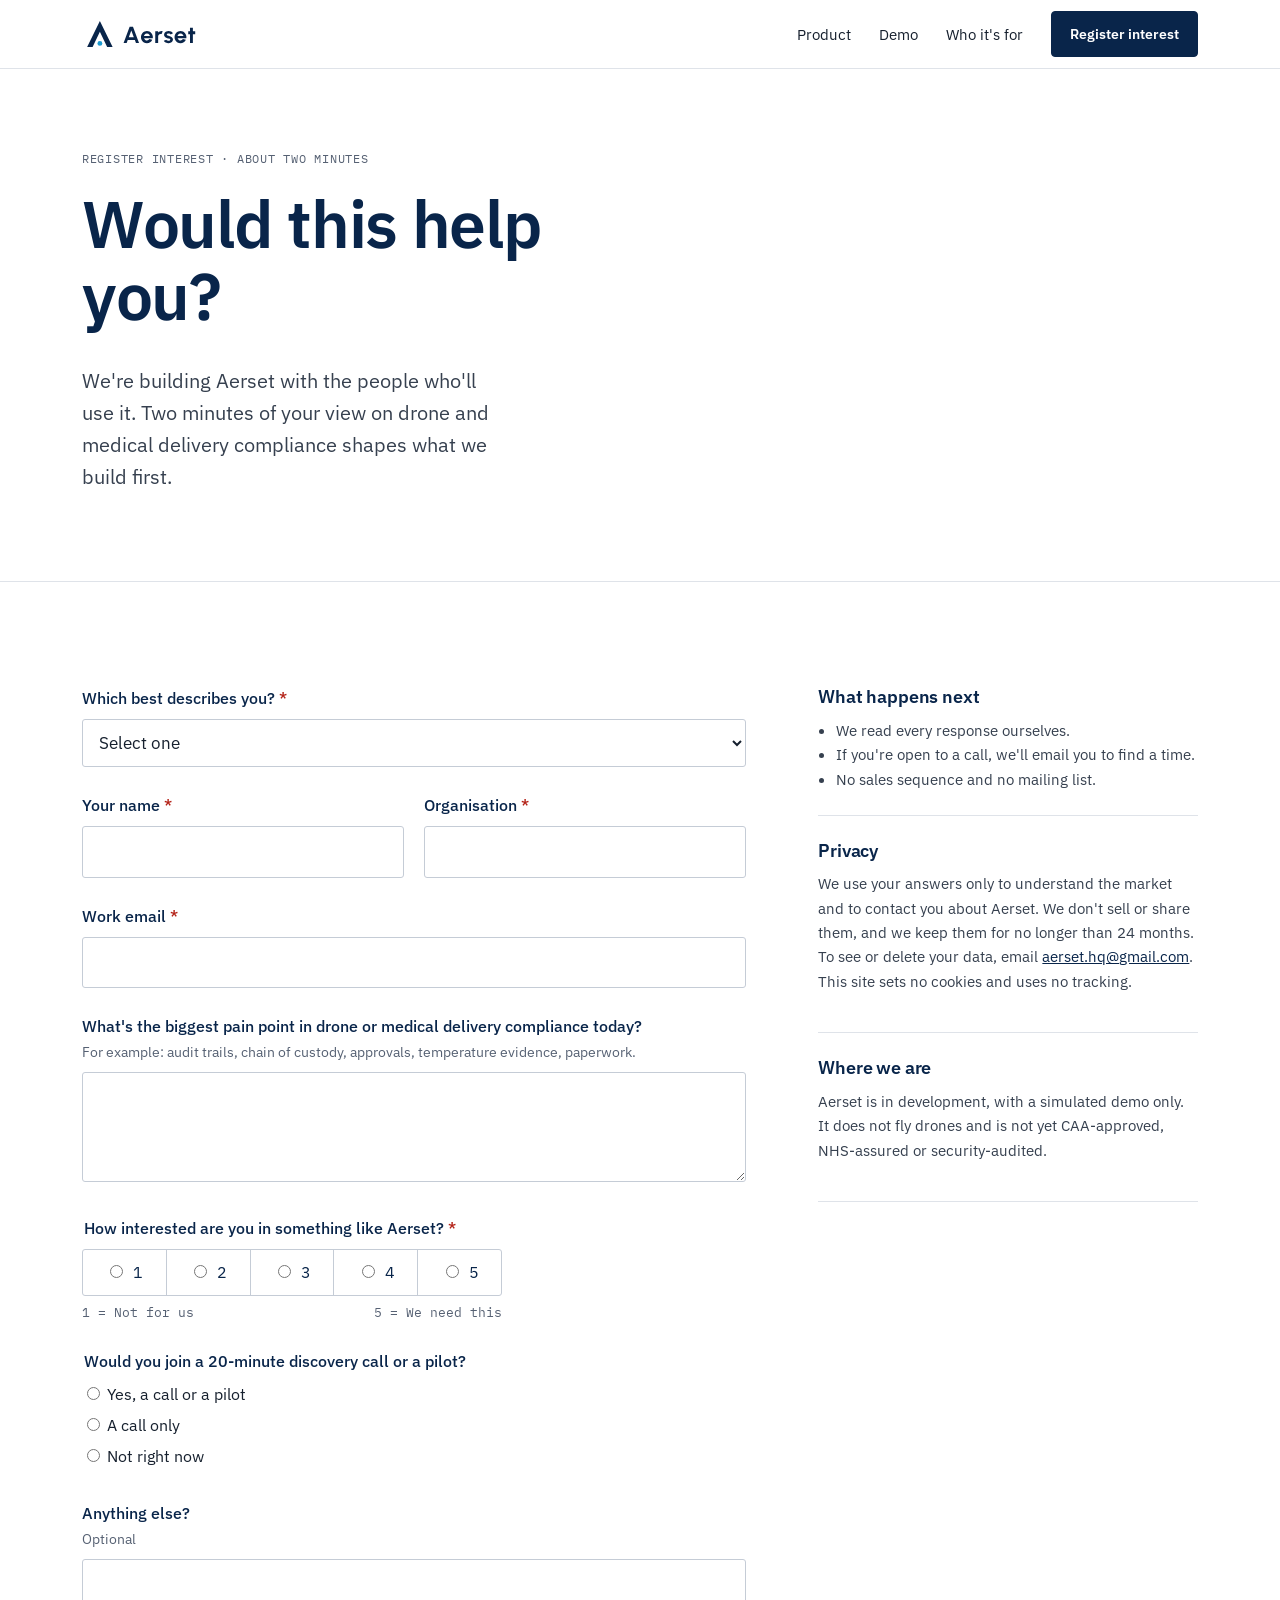
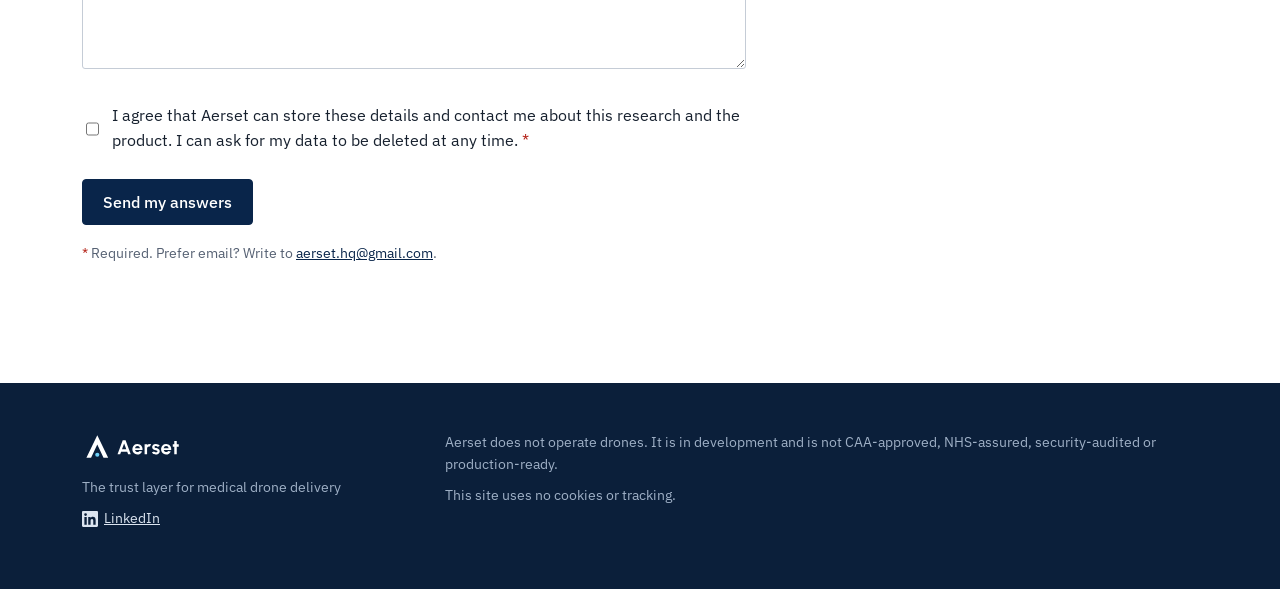
==== interest.html @ 1bdd57e3 "Publish Aerset site" ====
<!doctype html>
<html lang="en-GB">
<head>
<meta charset="utf-8">
<meta name="viewport" content="width=device-width, initial-scale=1">
<title>Register interest | Aerset</title>
<meta name="description" content="Would Aerset help you? Tell us about medical drone delivery compliance in your organisation.">
<meta name="robots" content="noindex">
<meta name="theme-color" content="#09254A">
<link rel="icon" href="img/favicon.svg" type="image/svg+xml">
<link rel="preload" href="fonts/plex-sans.ttf" as="font" type="font/ttf" crossorigin>
<link rel="stylesheet" href="styles.css">
</head>
<body>
<a class="skip" href="#main">Skip to content</a>
<header class="nav">
  <div class="wrap nav-inner">
    <a class="brand" href="index.html" aria-label="Aerset home"><img src="img/logo-full.svg" alt="Aerset" height="28" width="117"></a>
    <nav aria-label="Main">
      <a href="index.html#product">Product</a><a href="index.html#demo">Demo</a><a href="index.html#who">Who it's for</a><a class="btn btn-sm" href="interest.html" aria-current="page">Register interest</a>
    </nav>
  </div>
</header>

<main id="main">
<section class="page-hero">
  <div class="wrap">
    <span class="label">Register interest · about two minutes</span>
    <h1>Would this help you?</h1>
    <p class="lead">We're building Aerset with the people who'll use it. Two minutes of your view on drone and medical delivery compliance shapes what we build first.</p>
  </div>
</section>

<section class="section">
  <div class="wrap form-wrap">
    <!-- Replace https://formspree.io/f/myekvlqy with a Formspree (https://formspree.io/f/xxxx), Tally or Google Forms endpoint.
         Until then, submitting opens a pre-filled email to aerset.hq@gmail.com. -->
    <form class="form" id="interest-form" action="https://formspree.io/f/myekvlqy" method="POST" data-mailto="aerset.hq@gmail.com" novalidate>
      <input type="hidden" name="_subject" value="Aerset interest form">
      <div class="hp" aria-hidden="true"><label for="website">Leave this empty</label><input type="text" id="website" name="_gotcha" tabindex="-1" autocomplete="off"></div>

      <div class="field">
        <label for="role">Which best describes you? <span class="req" aria-hidden="true">*</span></label>
        <select id="role" name="role" required>
          <option value="">Select one</option>
          <option>Hospital / NHS trust</option>
          <option>Pathology lab</option>
          <option>Drone operator</option>
          <option>Retail / delivery</option>
          <option>Other</option>
        </select>
      </div>

      <div class="row2">
        <div class="field">
          <label for="name">Your name <span class="req" aria-hidden="true">*</span></label>
          <input type="text" id="name" name="name" autocomplete="name" required>
        </div>
        <div class="field">
          <label for="organisation">Organisation <span class="req" aria-hidden="true">*</span></label>
          <input type="text" id="organisation" name="organisation" autocomplete="organization" required>
        </div>
      </div>

      <div class="field">
        <label for="email">Work email <span class="req" aria-hidden="true">*</span></label>
        <input type="email" id="email" name="email" autocomplete="email" required>
      </div>

      <div class="field">
        <label for="pain">What's the biggest pain point in drone or medical delivery compliance today?
          <span class="hint">For example: audit trails, chain of custody, approvals, temperature evidence, paperwork.</span></label>
        <textarea id="pain" name="pain_point"></textarea>
      </div>

      <fieldset class="field">
        <legend>How interested are you in something like Aerset? <span class="req" aria-hidden="true">*</span></legend>
        <div class="scale">
          <label><input type="radio" name="interest" value="1" required> 1</label>
          <label><input type="radio" name="interest" value="2"> 2</label>
          <label><input type="radio" name="interest" value="3"> 3</label>
          <label><input type="radio" name="interest" value="4"> 4</label>
          <label><input type="radio" name="interest" value="5"> 5</label>
        </div>
        <div class="scale-ends" aria-hidden="true"><span>1 = Not for us</span><span>5 = We need this</span></div>
      </fieldset>

      <fieldset class="field">
        <legend>Would you join a 20-minute discovery call or a pilot?</legend>
        <div class="choices">
          <label><input type="radio" name="discovery_call" value="Yes, a call or a pilot"> Yes, a call or a pilot</label>
          <label><input type="radio" name="discovery_call" value="A call only"> A call only</label>
          <label><input type="radio" name="discovery_call" value="Not right now"> Not right now</label>
        </div>
      </fieldset>

      <div class="field">
        <label for="notes">Anything else? <span class="hint">Optional</span></label>
        <textarea id="notes" name="notes"></textarea>
      </div>

      <div class="field">
        <label class="consent"><input type="checkbox" name="consent" value="yes" required>
          <span>I agree that Aerset can store these details and contact me about this research and the product. I can ask for my data to be deleted at any time. <span class="req" aria-hidden="true">*</span></span></label>
      </div>

      <button class="btn" type="submit">Send my answers</button>
      <p class="form-status" id="form-status" role="status" aria-live="polite"></p>
      <p class="privacy"><span class="req">*</span> Required. Prefer email? Write to <a href="mailto:aerset.hq@gmail.com?subject=Aerset%20interest">aerset.hq@gmail.com</a>.</p>
    </form>

    <aside class="aside">
      <section>
        <h3>What happens next</h3>
        <ul>
          <li>We read every response ourselves.</li>
          <li>If you're open to a call, we'll email you to find a time.</li>
          <li>No sales sequence and no mailing list.</li>
        </ul>
      </section>
      <section id="privacy">
        <h3>Privacy</h3>
        <p>We use your answers only to understand the market and to contact you about Aerset. We don't sell or share them, and we keep them for no longer than 24 months. To see or delete your data, email <a href="mailto:aerset.hq@gmail.com">aerset.hq@gmail.com</a>. This site sets no cookies and uses no tracking.</p>
      </section>
      <section>
        <h3>Where we are</h3>
        <p>Aerset is in development, with a simulated demo only. It does not fly drones and is not yet CAA-approved, NHS-assured or security-audited.</p>
      </section>
    </aside>
  </div>
</section>
</main>

<footer class="foot">
  <div class="wrap foot-grid">
    <div><img src="img/logo-full-white.svg" alt="Aerset" height="24" width="100" style="margin-bottom:14px"><p>The trust layer for medical drone delivery</p><p><a class="li-link" href="https://www.linkedin.com/company/aerset/" rel="noopener"><svg class="li" viewBox="0 0 24 24" width="16" height="16" aria-hidden="true"><path fill="currentColor" d="M20.45 20.45h-3.56v-5.57c0-1.33-.02-3.04-1.85-3.04-1.85 0-2.14 1.45-2.14 2.94v5.67H9.35V9h3.41v1.56h.05c.48-.9 1.64-1.85 3.37-1.85 3.6 0 4.27 2.37 4.27 5.46v6.28zM5.34 7.43a2.06 2.06 0 1 1 0-4.13 2.06 2.06 0 0 1 0 4.13zM7.12 20.45H3.56V9h3.56v11.45zM22.22 0H1.77C.79 0 0 .77 0 1.73v20.54C0 23.23.79 24 1.77 24h20.45c.98 0 1.78-.77 1.78-1.73V1.73C24 .77 23.2 0 22.22 0z"/></svg> LinkedIn</a></p></div>
    <div><p>Aerset does not operate drones. It is in development and is not CAA-approved, NHS-assured, security-audited or production-ready.</p><p>This site uses no cookies or tracking.</p></div>
  </div>
</footer>

<script>
(function(){
  var f=document.getElementById('interest-form'),st=document.getElementById('form-status');
  f.addEventListener('submit',function(e){
    e.preventDefault();
    if(!f.checkValidity()){st.textContent='Please complete the required fields and the consent box.';f.reportValidity();return;}
    var d=new FormData(f);
    if(d.get('_gotcha'))return;
    var ep=f.getAttribute('action'),configured=ep&&ep.indexOf('{{')===-1;
    function mailto(){
      var lines=[];d.forEach(function(v,k){if(k.charAt(0)!=='_')lines.push(k+': '+v);});
      location.href='mailto:'+f.dataset.mailto+'?subject='+encodeURIComponent('Aerset interest form')+'&body='+encodeURIComponent(lines.join('\n'));
      st.textContent='Your email app should open with your answers filled in. Just press send.';
    }
    if(!configured){mailto();return;}
    st.textContent='Sending…';
    fetch(ep,{method:'POST',body:d,headers:{'Accept':'application/json'}}).then(function(r){
      if(!r.ok)throw 0;f.reset();st.textContent='Thank you. We\'ve got your answers and will be in touch if you asked for a call.';
    }).catch(mailto);
  });
})();
</script>
</body>
</html>
---- styles.css ----
@font-face{font-family:"Plex Sans";src:url(fonts/plex-sans.ttf) format("truetype");font-weight:100 700;font-display:swap}
@font-face{font-family:"Plex Mono";src:url(fonts/plex-mono.ttf) format("truetype");font-weight:400;font-display:swap}
:root{--navy:#09254A;--navy-ink:#0b1f3a;--cyan:#6DCFF6;--ink:#16202e;--muted:#566173;--line:#dfe3e9;--paper:#f6f5f1;--mono:"Plex Mono",ui-monospace,Menlo,monospace}
*{box-sizing:border-box}
html{scroll-behavior:smooth}
body{margin:0;font-family:"Plex Sans",system-ui,-apple-system,"Segoe UI",Arial,sans-serif;color:var(--ink);font-size:17px;line-height:1.6;-webkit-font-smoothing:antialiased;background:#fff}
img,video{max-width:100%;display:block}
a{color:var(--navy)}
.wrap{max-width:1180px;margin:0 auto;padding:0 32px}
.skip{position:absolute;left:-999px}.skip:focus{left:16px;top:16px;background:#fff;padding:8px 12px;z-index:10}
h1,h2,h3{color:var(--navy);margin:0 0 .5em;font-weight:600;letter-spacing:-.02em;line-height:1.1}
h1{font-size:clamp(2.4rem,5.2vw,4.1rem);font-weight:600;max-width:15ch}
h2{font-size:clamp(1.7rem,3vw,2.5rem);max-width:22ch}
h3{font-size:1.1rem;letter-spacing:-.01em;line-height:1.3}
p{margin:0 0 1em}
.label{font-family:var(--mono);font-size:.78rem;letter-spacing:.06em;text-transform:uppercase;color:var(--muted);margin-bottom:1.2rem;display:block}
.label b{color:var(--navy);font-weight:400}
/* nav */
.nav{border-bottom:1px solid var(--line);background:#fff;position:sticky;top:0;z-index:5}
.nav-inner{display:flex;align-items:center;justify-content:space-between;height:68px;gap:24px}
.nav nav{display:flex;align-items:center;gap:28px;font-size:.95rem}
.nav nav a{text-decoration:none;color:var(--ink)}
.nav nav a:hover{color:var(--navy);text-decoration:underline;text-underline-offset:4px}
.btn{display:inline-block;background:var(--navy);color:#fff!important;text-decoration:none!important;padding:12px 20px;border-radius:4px;font-weight:500;font-size:.98rem;border:1px solid var(--navy);cursor:pointer;font-family:inherit}
.btn:hover{background:#0e3468}
.btn-sm{padding:8px 14px;font-size:.9rem}
.link-arrow{font-weight:500;text-decoration:none;border-bottom:1px solid currentColor;padding-bottom:2px}
/* hero */
.hero{padding:88px 0 0}
.hero-grid{display:grid;grid-template-columns:7fr 5fr;gap:56px;align-items:end}
.lead{font-size:1.25rem;color:#36404f;max-width:34ch;margin:0 0 1.6em}
.cta-row{display:flex;gap:28px;align-items:center;flex-wrap:wrap}
.hero-facts{border-left:2px solid var(--navy);padding-left:24px;font-size:.95rem;color:var(--muted)}
.hero-facts dt{font-family:var(--mono);font-size:.75rem;text-transform:uppercase;letter-spacing:.06em;color:var(--navy);margin-top:14px}
.hero-facts dt:first-child{margin-top:0}
.hero-facts dd{margin:2px 0 0}
.hero-shot{margin:64px 0 0;border:1px solid var(--line);border-bottom:0;box-shadow:0 1px 0 var(--line),0 24px 48px -32px rgba(9,37,74,.35)}
.caption{font-family:var(--mono);font-size:.78rem;color:var(--muted);padding:12px 0 0;line-height:1.5}
/* sections */
.section{padding:104px 0;border-top:1px solid var(--line)}
.paper{background:var(--paper)}
.intro{display:grid;grid-template-columns:5fr 7fr;gap:56px}
.intro p{font-size:1.12rem;color:#36404f}
.intro .big{font-size:1.4rem;line-height:1.45;color:var(--navy);font-weight:500}
/* feature rows */
.row{display:grid;grid-template-columns:5fr 7fr;gap:64px;align-items:start;padding:72px 0;border-top:1px solid var(--line)}
.row:first-of-type{border-top:0;padding-top:24px}
.row.flip{grid-template-columns:7fr 5fr}
.row.flip .row-text{order:2}
.row-text p{color:#36404f}
.row ul{padding:0;margin:1.2em 0 0;list-style:none;font-size:.96rem}
.row li{padding:10px 0;border-top:1px solid var(--line)}
.row li:last-child{border-bottom:1px solid var(--line)}
.row li code,.mono{font-family:var(--mono);font-size:.85em;color:var(--navy)}
.frame{border:1px solid var(--line);background:#fff}
.num{font-family:var(--mono);color:var(--muted);font-size:.85rem;display:block;margin-bottom:12px}
/* steps table */
.flow{display:grid;grid-template-columns:repeat(5,1fr);border-top:2px solid var(--navy);margin-top:48px}
.flow div{padding:20px 20px 0 0;font-size:.95rem;color:#36404f}
.flow strong{display:block;color:var(--navy);font-weight:600;margin-bottom:4px}
/* video */
.video-wrap{margin-top:40px;background:var(--navy-ink);padding:0}
.video-wrap video{width:100%;height:auto}
/* who */
.who{display:grid;grid-template-columns:repeat(3,1fr);gap:0;margin-top:48px;border-top:1px solid var(--line)}
.who article{padding:28px 32px 8px 0}
.who article+article{padding-left:32px;border-left:1px solid var(--line)}
.who p{color:#36404f;font-size:.98rem}
.later{font-family:var(--mono);font-size:.72rem;color:var(--muted);font-weight:400;margin-left:6px;text-transform:uppercase;letter-spacing:.05em}
/* status */
.status-box{display:grid;grid-template-columns:4fr 8fr;gap:56px}
.notlist{list-style:none;padding:0;margin:0;columns:2;column-gap:40px}
.notlist li{padding:10px 0;border-bottom:1px solid #d6d4cc;break-inside:avoid}
.notlist li span{font-family:var(--mono);font-size:.8rem;color:var(--muted);display:block}
/* contact */
.contact{background:var(--navy);color:#dbe4f0;border-top:0}
.contact h2{color:#fff}
.contact-grid{display:grid;grid-template-columns:7fr 5fr;gap:56px;align-items:end}
.contact .btn{background:#fff;color:var(--navy)!important;border-color:#fff}
.contact a{color:#fff}
.contact .accent{color:var(--cyan)}
/* footer */
.foot{background:var(--navy-ink);color:#9fb0c6;padding:48px 0;font-size:.88rem}
.foot-grid{display:grid;grid-template-columns:3fr 7fr;gap:40px}
.foot a{color:#dbe4f0}
.foot p{margin:0 0 .6em}
/* interest page */
.page-hero{padding:80px 0 56px}
.form-wrap{display:grid;grid-template-columns:7fr 4fr;gap:72px;align-items:start}
.form .field{margin:0 0 26px;border:0;padding:0}
.form label,.form legend{display:block;font-weight:500;color:var(--navy);margin-bottom:8px;font-size:.98rem}
.hint{display:block;font-weight:400;color:var(--muted);font-size:.88rem;margin-top:2px}
.form input[type=text],.form input[type=email],.form select,.form textarea{width:100%;font:inherit;padding:11px 12px;border:1px solid #c5ccd6;border-radius:3px;background:#fff;color:var(--ink)}
.form textarea{min-height:110px;resize:vertical}
.form :focus-visible{outline:2px solid var(--navy);outline-offset:2px}
.row2{display:grid;grid-template-columns:1fr 1fr;gap:20px}
.scale{display:flex;border:1px solid #c5ccd6;border-radius:3px;max-width:420px}
.scale label{flex:1;margin:0;text-align:center;padding:10px 0;border-left:1px solid #c5ccd6;font-weight:400;cursor:pointer}
.scale label:first-child{border-left:0}
.scale input{margin-right:6px}
.scale-ends{display:flex;justify-content:space-between;max-width:420px;font-size:.82rem;color:var(--muted);margin-top:6px;font-family:var(--mono)}
.choices label{font-weight:400;color:var(--ink);margin:0 0 6px}
.consent{display:flex!important;gap:10px;font-weight:400!important;color:var(--ink)!important;font-size:.93rem}
.consent input{margin-top:5px}
.req{color:#b42318}
.hp{position:absolute;left:-9999px}
.form-status{margin-top:14px;font-weight:500;color:var(--navy)}
.privacy{font-size:.88rem;color:var(--muted)}
.aside section{padding:0 0 24px;margin-bottom:24px;border-bottom:1px solid var(--line);font-size:.95rem;color:#36404f}
.aside ul{padding-left:18px;margin:0}
/* responsive */
@media (max-width:900px){
 .wrap{padding:0 22px}
 .nav nav a:not(.btn){display:none}
 .hero{padding-top:56px}
 .hero-grid,.intro,.row,.row.flip,.status-box,.contact-grid,.foot-grid,.form-wrap{grid-template-columns:1fr;gap:32px}
 .row.flip .row-text{order:0}
 .row{padding:56px 0}
 .section{padding:72px 0}
 .flow{grid-template-columns:1fr 1fr}
 .who{grid-template-columns:1fr}
 .who article,.who article+article{padding:24px 0 4px;border-left:0;border-bottom:1px solid var(--line)}
 .notlist{columns:1}
 .row2{grid-template-columns:1fr}
 .hero-shot{margin-top:40px}
}
/* iteration 2 */
img{height:auto}
.row h3{font-size:1.55rem;letter-spacing:-.02em;margin-bottom:.6em}
.frame.narrow{max-width:400px;justify-self:center;width:100%}
.row figure{margin:0}
.hero-shot img{width:100%}
.btn-lg{padding:15px 26px;font-size:1.05rem;font-weight:600}
.nav .btn-sm{padding:10px 18px;font-weight:600}
.li-link{display:inline-flex;align-items:center;gap:6px}
.li{flex:none}
.mission{border-top:0;padding-top:24px}
.mission .big{color:var(--navy)}
.clip2{display:grid;grid-template-columns:4fr 8fr;gap:48px;margin-top:64px;align-items:start}
.clip2[hidden]{display:none}
.clip2 .video-wrap{margin:0}
@media (max-width:900px){.clip2{grid-template-columns:1fr;gap:20px}}
.video-wrap.phone{max-width:340px;background:none}
.app-clip{grid-template-columns:8fr 4fr}
@media (max-width:900px){.app-clip{grid-template-columns:1fr}.video-wrap.phone{max-width:300px}}
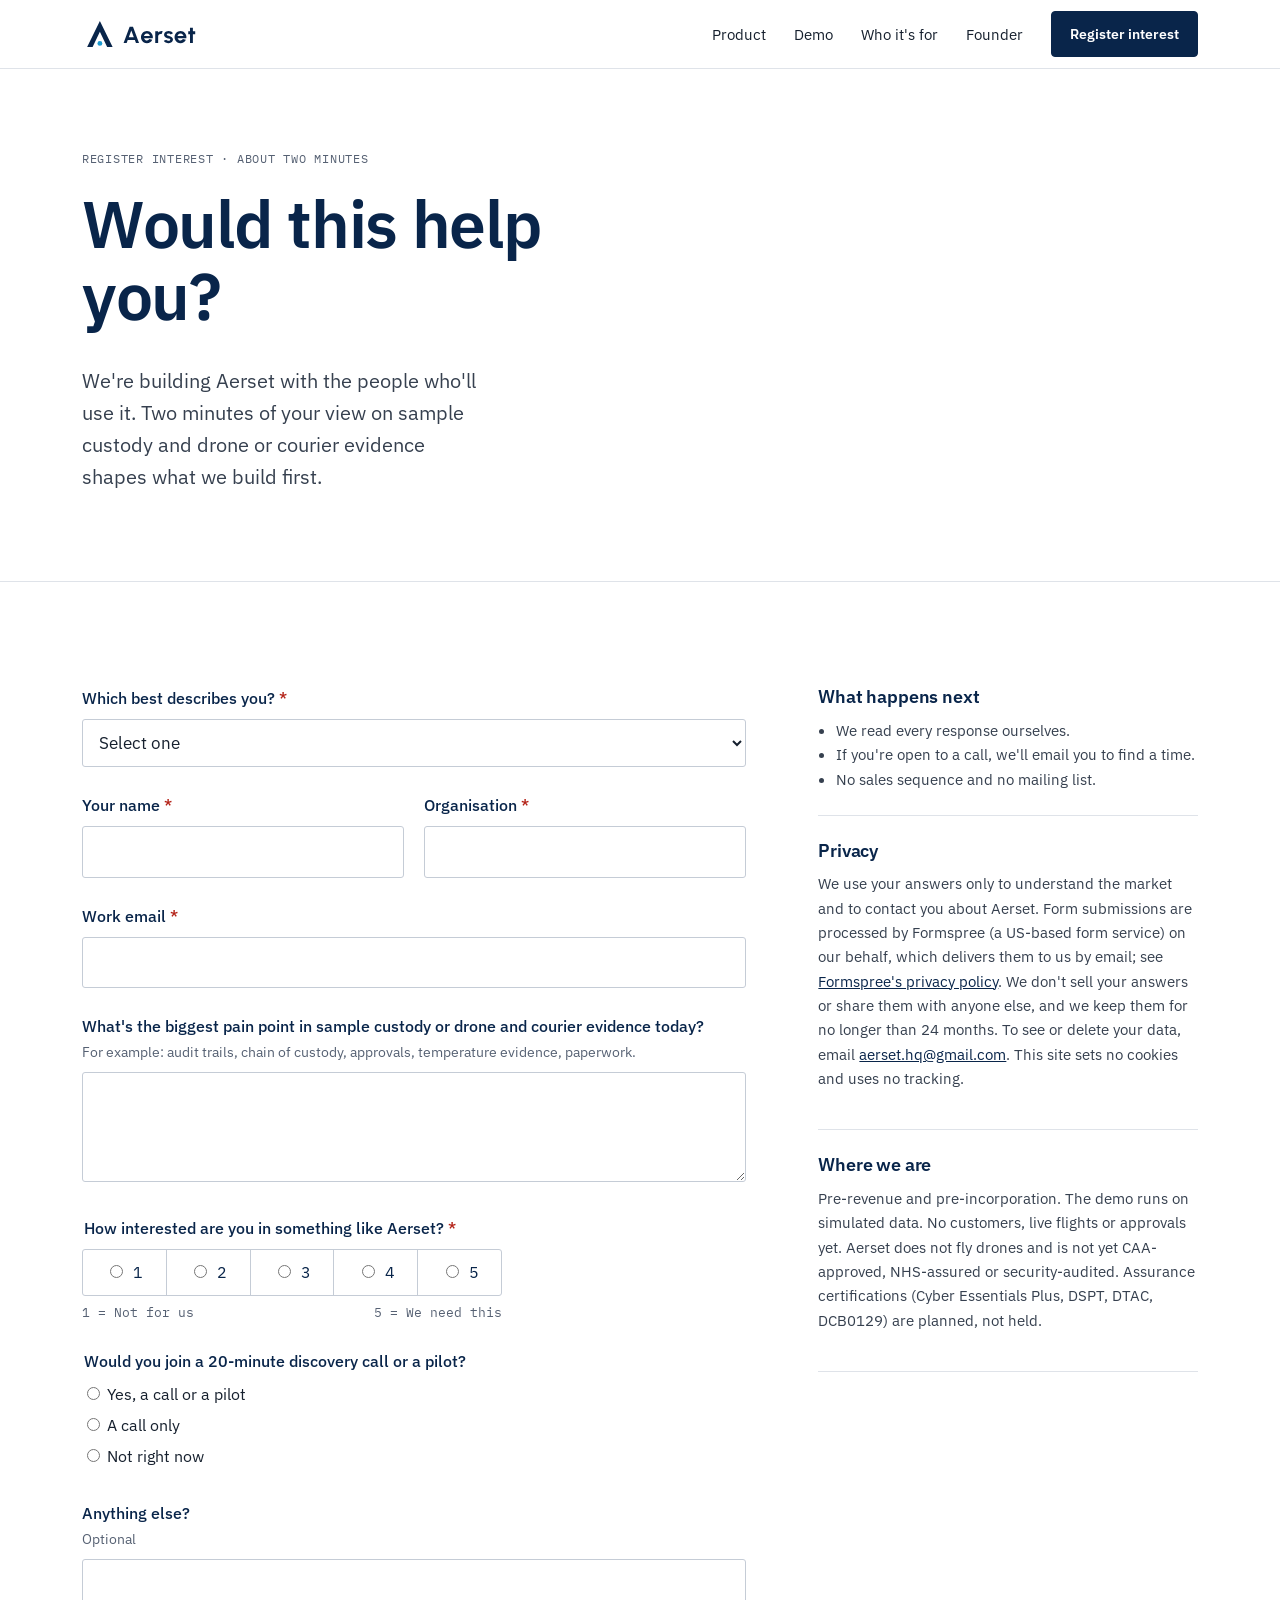
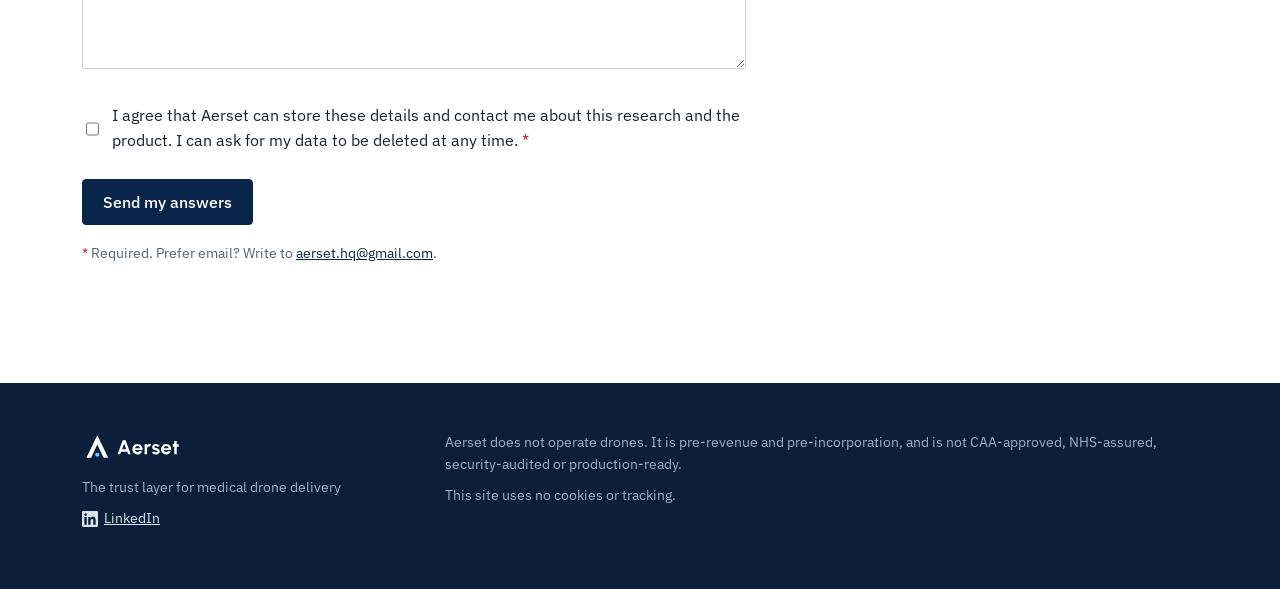
==== commit 1626e36c: "Update site: Founder section; remove unlinked app demo video" ====
--- a/interest.html
+++ b/interest.html
@@ -4,7 +4,7 @@
 <meta charset="utf-8">
 <meta name="viewport" content="width=device-width, initial-scale=1">
 <title>Register interest | Aerset</title>
-<meta name="description" content="Would Aerset help you? Tell us about medical drone delivery compliance in your organisation.">
+<meta name="description" content="Would Aerset help you? Tell us how your organisation evidences sample custody across courier and drone journeys.">
 <meta name="robots" content="noindex">
 <meta name="theme-color" content="#09254A">
 <link rel="icon" href="img/favicon.svg" type="image/svg+xml">
@@ -17,7 +17,7 @@
   <div class="wrap nav-inner">
     <a class="brand" href="index.html" aria-label="Aerset home"><img src="img/logo-full.svg" alt="Aerset" height="28" width="117"></a>
     <nav aria-label="Main">
-      <a href="index.html#product">Product</a><a href="index.html#demo">Demo</a><a href="index.html#who">Who it's for</a><a class="btn btn-sm" href="interest.html" aria-current="page">Register interest</a>
+      <a href="index.html#product">Product</a><a href="index.html#demo">Demo</a><a href="index.html#who">Who it's for</a><a href="index.html#founder">Founder</a><a class="btn btn-sm" href="interest.html" aria-current="page">Register interest</a>
     </nav>
   </div>
 </header>
@@ -27,14 +27,12 @@
   <div class="wrap">
     <span class="label">Register interest · about two minutes</span>
     <h1>Would this help you?</h1>
-    <p class="lead">We're building Aerset with the people who'll use it. Two minutes of your view on drone and medical delivery compliance shapes what we build first.</p>
+    <p class="lead">We're building Aerset with the people who'll use it. Two minutes of your view on sample custody and drone or courier evidence shapes what we build first.</p>
   </div>
 </section>
 
 <section class="section">
   <div class="wrap form-wrap">
-    <!-- Replace https://formspree.io/f/myekvlqy with a Formspree (https://formspree.io/f/xxxx), Tally or Google Forms endpoint.
-         Until then, submitting opens a pre-filled email to aerset.hq@gmail.com. -->
     <form class="form" id="interest-form" action="https://formspree.io/f/myekvlqy" method="POST" data-mailto="aerset.hq@gmail.com" novalidate>
       <input type="hidden" name="_subject" value="Aerset interest form">
       <div class="hp" aria-hidden="true"><label for="website">Leave this empty</label><input type="text" id="website" name="_gotcha" tabindex="-1" autocomplete="off"></div>
@@ -46,7 +44,7 @@
           <option>Hospital / NHS trust</option>
           <option>Pathology lab</option>
           <option>Drone operator</option>
-          <option>Retail / delivery</option>
+          <option>Courier / logistics provider</option>
           <option>Other</option>
         </select>
       </div>
@@ -68,7 +66,7 @@
       </div>
 
       <div class="field">
-        <label for="pain">What's the biggest pain point in drone or medical delivery compliance today?
+        <label for="pain">What's the biggest pain point in sample custody or drone and courier evidence today?
           <span class="hint">For example: audit trails, chain of custody, approvals, temperature evidence, paperwork.</span></label>
         <textarea id="pain" name="pain_point"></textarea>
       </div>
@@ -120,11 +118,11 @@
       </section>
       <section id="privacy">
         <h3>Privacy</h3>
-        <p>We use your answers only to understand the market and to contact you about Aerset. We don't sell or share them, and we keep them for no longer than 24 months. To see or delete your data, email <a href="mailto:aerset.hq@gmail.com">aerset.hq@gmail.com</a>. This site sets no cookies and uses no tracking.</p>
+        <p>We use your answers only to understand the market and to contact you about Aerset. Form submissions are processed by Formspree (a US-based form service) on our behalf, which delivers them to us by email; see <a href="https://formspree.io/legal/privacy-policy" rel="noopener">Formspree's privacy policy</a>. We don't sell your answers or share them with anyone else, and we keep them for no longer than 24 months. To see or delete your data, email <a href="mailto:aerset.hq@gmail.com">aerset.hq@gmail.com</a>. This site sets no cookies and uses no tracking.</p>
       </section>
       <section>
         <h3>Where we are</h3>
-        <p>Aerset is in development, with a simulated demo only. It does not fly drones and is not yet CAA-approved, NHS-assured or security-audited.</p>
+        <p>Pre-revenue and pre-incorporation. The demo runs on simulated data. No customers, live flights or approvals yet. Aerset does not fly drones and is not yet CAA-approved, NHS-assured or security-audited. Assurance certifications (Cyber Essentials Plus, DSPT, DTAC, DCB0129) are planned, not held.</p>
       </section>
     </aside>
   </div>
@@ -134,7 +132,7 @@
 <footer class="foot">
   <div class="wrap foot-grid">
     <div><img src="img/logo-full-white.svg" alt="Aerset" height="24" width="100" style="margin-bottom:14px"><p>The trust layer for medical drone delivery</p><p><a class="li-link" href="https://www.linkedin.com/company/aerset/" rel="noopener"><svg class="li" viewBox="0 0 24 24" width="16" height="16" aria-hidden="true"><path fill="currentColor" d="M20.45 20.45h-3.56v-5.57c0-1.33-.02-3.04-1.85-3.04-1.85 0-2.14 1.45-2.14 2.94v5.67H9.35V9h3.41v1.56h.05c.48-.9 1.64-1.85 3.37-1.85 3.6 0 4.27 2.37 4.27 5.46v6.28zM5.34 7.43a2.06 2.06 0 1 1 0-4.13 2.06 2.06 0 0 1 0 4.13zM7.12 20.45H3.56V9h3.56v11.45zM22.22 0H1.77C.79 0 0 .77 0 1.73v20.54C0 23.23.79 24 1.77 24h20.45c.98 0 1.78-.77 1.78-1.73V1.73C24 .77 23.2 0 22.22 0z"/></svg> LinkedIn</a></p></div>
-    <div><p>Aerset does not operate drones. It is in development and is not CAA-approved, NHS-assured, security-audited or production-ready.</p><p>This site uses no cookies or tracking.</p></div>
+    <div><p>Aerset does not operate drones. It is pre-revenue and pre-incorporation, and is not CAA-approved, NHS-assured, security-audited or production-ready.</p><p>This site uses no cookies or tracking.</p></div>
   </div>
 </footer>
 
--- a/styles.css
+++ b/styles.css
@@ -140,6 +140,9 @@
 .clip2[hidden]{display:none}
 .clip2 .video-wrap{margin:0}
 @media (max-width:900px){.clip2{grid-template-columns:1fr;gap:20px}}
-.video-wrap.phone{max-width:340px;background:none}
-.app-clip{grid-template-columns:8fr 4fr}
-@media (max-width:900px){.app-clip{grid-template-columns:1fr}.video-wrap.phone{max-width:300px}}
+
+/* iteration 3 (24 Oct 2026) */
+.why{font-size:1rem!important;border-left:2px solid var(--navy);padding-left:16px}
+.assurance{margin:24px 0 0;padding:14px 0 0;border-top:2px solid var(--navy);font-size:.98rem;color:var(--ink)}
+.assurance span{font-family:var(--mono);font-size:.8rem;color:var(--muted);display:block}
+.paper+.paper{border-top:1px solid var(--line)}
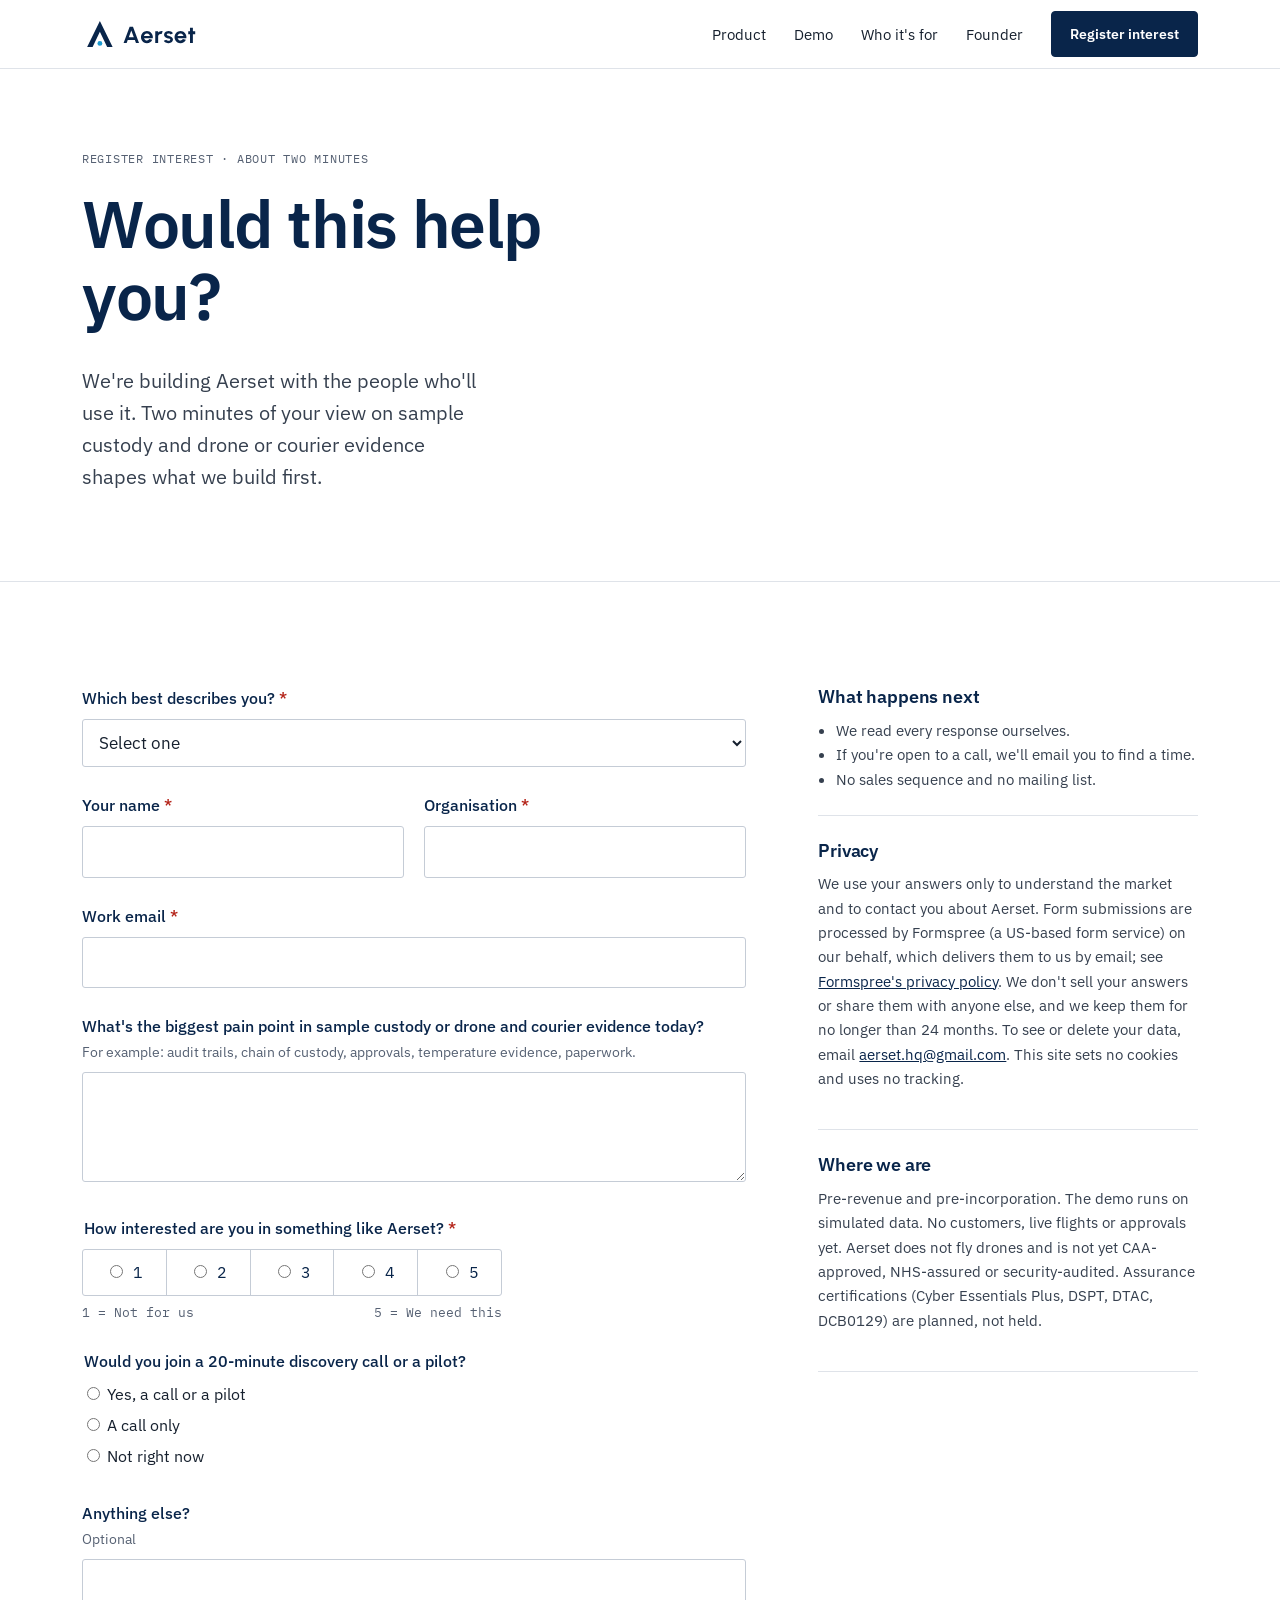
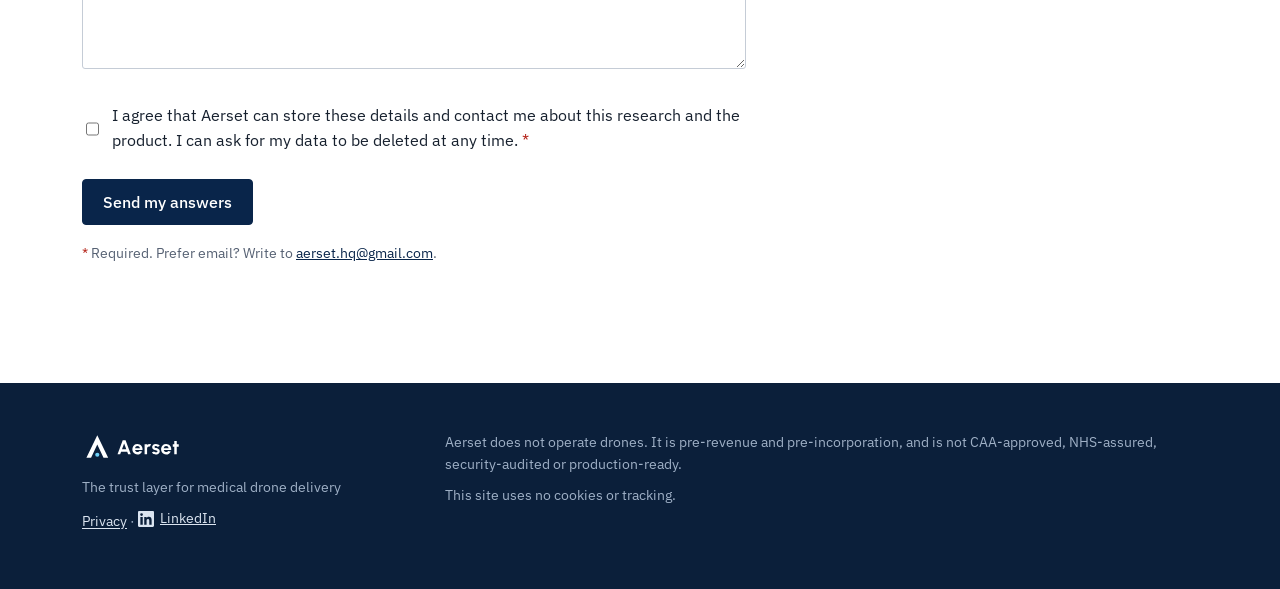
==== commit 08738cc5: "Add try-the-demo links, new public demo video, privacy notice" ====
--- a/interest.html
+++ b/interest.html
@@ -131,7 +131,7 @@
 
 <footer class="foot">
   <div class="wrap foot-grid">
-    <div><img src="img/logo-full-white.svg" alt="Aerset" height="24" width="100" style="margin-bottom:14px"><p>The trust layer for medical drone delivery</p><p><a class="li-link" href="https://www.linkedin.com/company/aerset/" rel="noopener"><svg class="li" viewBox="0 0 24 24" width="16" height="16" aria-hidden="true"><path fill="currentColor" d="M20.45 20.45h-3.56v-5.57c0-1.33-.02-3.04-1.85-3.04-1.85 0-2.14 1.45-2.14 2.94v5.67H9.35V9h3.41v1.56h.05c.48-.9 1.64-1.85 3.37-1.85 3.6 0 4.27 2.37 4.27 5.46v6.28zM5.34 7.43a2.06 2.06 0 1 1 0-4.13 2.06 2.06 0 0 1 0 4.13zM7.12 20.45H3.56V9h3.56v11.45zM22.22 0H1.77C.79 0 0 .77 0 1.73v20.54C0 23.23.79 24 1.77 24h20.45c.98 0 1.78-.77 1.78-1.73V1.73C24 .77 23.2 0 22.22 0z"/></svg> LinkedIn</a></p></div>
+    <div><img src="img/logo-full-white.svg" alt="Aerset" height="24" width="100" style="margin-bottom:14px"><p>The trust layer for medical drone delivery</p><p><a href="privacy.html">Privacy</a> · <a class="li-link" href="https://www.linkedin.com/company/aerset/" rel="noopener"><svg class="li" viewBox="0 0 24 24" width="16" height="16" aria-hidden="true"><path fill="currentColor" d="M20.45 20.45h-3.56v-5.57c0-1.33-.02-3.04-1.85-3.04-1.85 0-2.14 1.45-2.14 2.94v5.67H9.35V9h3.41v1.56h.05c.48-.9 1.64-1.85 3.37-1.85 3.6 0 4.27 2.37 4.27 5.46v6.28zM5.34 7.43a2.06 2.06 0 1 1 0-4.13 2.06 2.06 0 0 1 0 4.13zM7.12 20.45H3.56V9h3.56v11.45zM22.22 0H1.77C.79 0 0 .77 0 1.73v20.54C0 23.23.79 24 1.77 24h20.45c.98 0 1.78-.77 1.78-1.73V1.73C24 .77 23.2 0 22.22 0z"/></svg> LinkedIn</a></p></div>
     <div><p>Aerset does not operate drones. It is pre-revenue and pre-incorporation, and is not CAA-approved, NHS-assured, security-audited or production-ready.</p><p>This site uses no cookies or tracking.</p></div>
   </div>
 </footer>
--- a/styles.css
+++ b/styles.css
@@ -146,3 +146,36 @@
 .assurance{margin:24px 0 0;padding:14px 0 0;border-top:2px solid var(--navy);font-size:.98rem;color:var(--ink)}
 .assurance span{font-family:var(--mono);font-size:.8rem;color:var(--muted);display:block}
 .paper+.paper{border-top:1px solid var(--line)}
+
+/* iteration 4 (24 Oct 2026): live-in-demo features */
+.live{display:grid;grid-template-columns:1fr 1fr;margin-top:48px;border-top:2px solid var(--navy)}
+.live article{padding:28px 40px 24px 0;border-bottom:1px solid var(--line)}
+.live article:nth-child(2n){padding-left:40px;padding-right:0;border-left:1px solid var(--line)}
+.live ul{list-style:none;padding:0;margin:0;font-size:.96rem;color:#36404f}
+.live li{padding:10px 0;border-top:1px solid var(--line)}
+.live li:first-child{border-top:0;padding-top:0}
+.live li strong{color:var(--navy);font-weight:600}
+.live code{font-family:var(--mono);font-size:.85em;color:var(--navy)}
+.limits{margin:32px 0 0;max-width:72ch;font-size:.98rem;color:#36404f}
+.limits span{font-family:var(--mono);font-size:.8rem;color:var(--muted);display:block;text-transform:uppercase;letter-spacing:.06em;margin-bottom:4px}
+@media (max-width:900px){
+ .live{grid-template-columns:1fr}
+ .live article,.live article:nth-child(2n){padding:24px 0 20px;border-left:0}
+}
+
+/* iteration 5 (25 Oct 2026): try-the-demo CTA, demo privacy page */
+.demo-cta{margin:28px 0 0;padding:18px 0 0;border-top:1px solid var(--line);max-width:46ch}
+.demo-cta-section{max-width:none;margin-top:32px}
+.demo-cta-label{font-family:var(--mono);font-size:.78rem;letter-spacing:.06em;text-transform:uppercase;color:var(--navy);display:block;margin-bottom:10px}
+.demo-cta-links{display:flex;gap:12px;flex-wrap:wrap;margin-bottom:12px}
+.btn-ghost{background:#fff;color:var(--navy)!important;border:1px solid var(--navy)}
+.btn-ghost:hover{background:var(--paper)}
+.demo-note{font-size:.9rem;color:var(--muted);margin:0 0 .4em;max-width:70ch}
+.legal{max-width:72ch}
+.legal h2{font-size:1.35rem;margin-top:2em;max-width:none}
+.legal h2:first-child{margin-top:0}
+.legal p,.legal li{color:#36404f}
+.legal ul{padding-left:20px}
+.legal table{border-collapse:collapse;width:100%;font-size:.95rem;margin:0 0 1em}
+.legal th,.legal td{text-align:left;vertical-align:top;padding:10px 12px 10px 0;border-top:1px solid var(--line)}
+.legal th{color:var(--navy);font-weight:600;width:30%}
